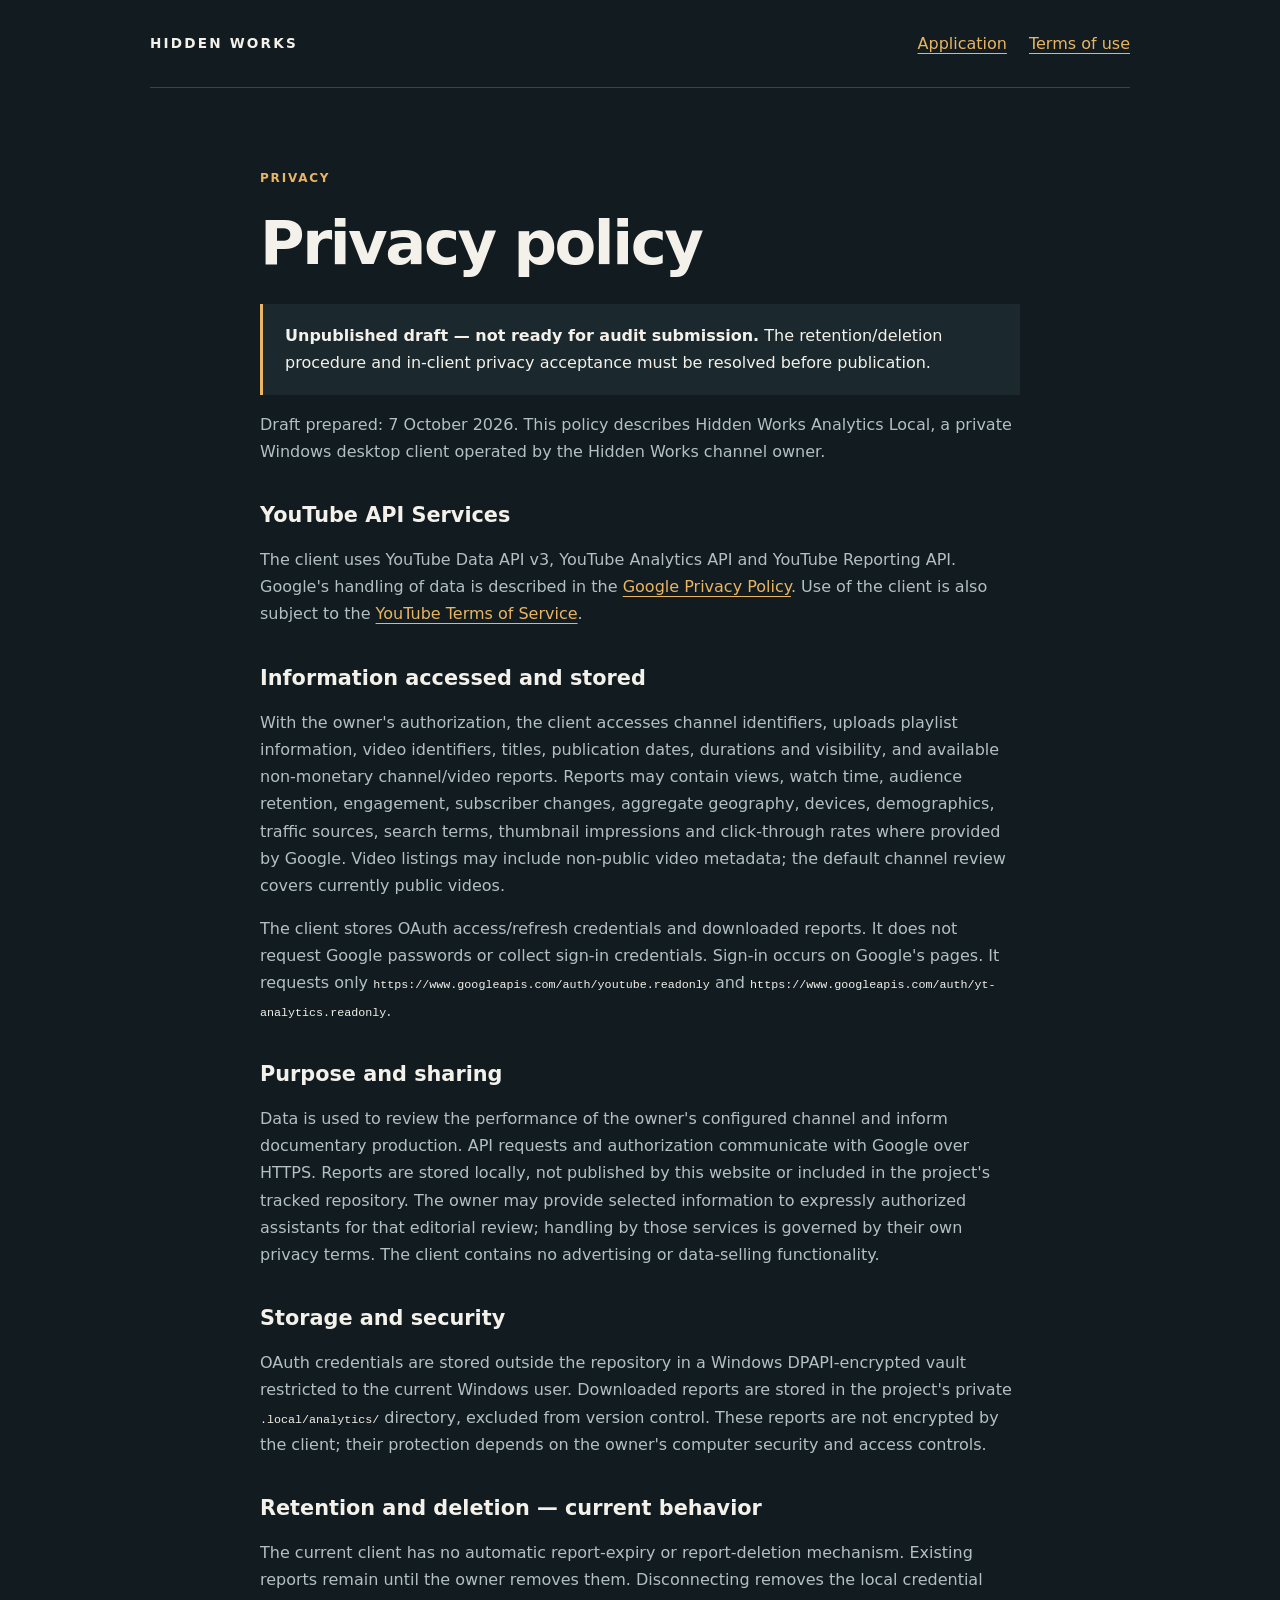
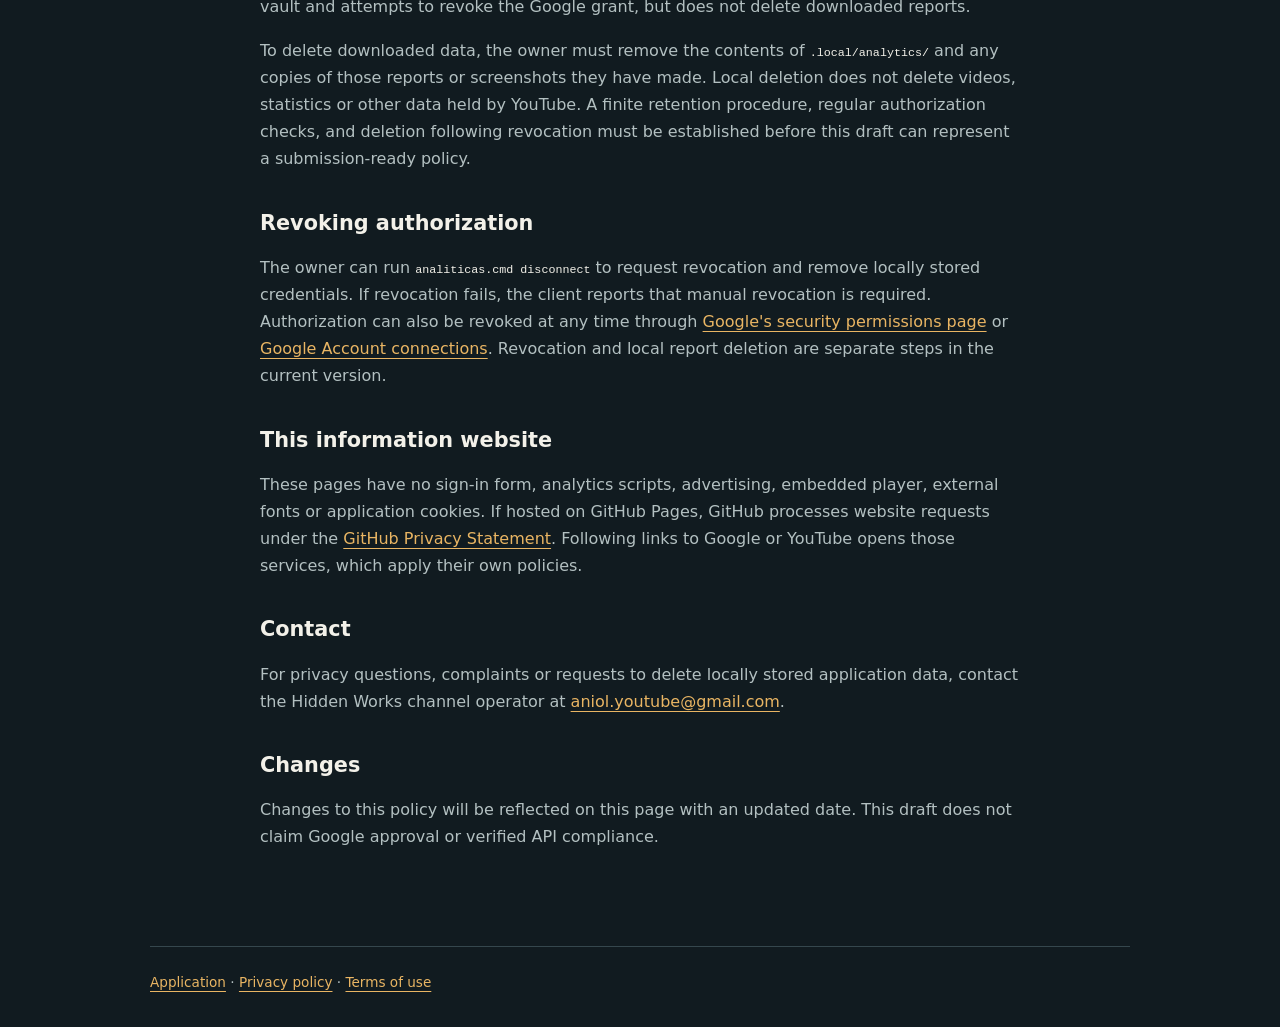
==== privacy.html @ 3e67f4f2 "Add public information pages for Hidden Works Analytics Local" ====
<!doctype html>
<html lang="en">
<head><meta charset="utf-8"><meta name="viewport" content="width=device-width, initial-scale=1"><title>Privacy policy | Hidden Works Analytics Local</title><link rel="stylesheet" href="style.css"></head>
<body>
  <header><a class="brand" href="index.html">HIDDEN WORKS</a><nav aria-label="Main navigation"><a href="index.html">Application</a><a href="terms.html">Terms of use</a></nav></header>
  <main class="document">
    <p class="eyebrow">PRIVACY</p><h1>Privacy policy</h1>
    <p class="notice"><strong>Unpublished draft — not ready for audit submission.</strong> The retention/deletion procedure and in-client privacy acceptance must be resolved before publication.</p>
    <p>Draft prepared: 7 October 2026. This policy describes Hidden Works Analytics Local, a private Windows desktop client operated by the Hidden Works channel owner.</p>
    <h2>YouTube API Services</h2><p>The client uses YouTube Data API v3, YouTube Analytics API and YouTube Reporting API. Google's handling of data is described in the <a href="https://policies.google.com/privacy">Google Privacy Policy</a>. Use of the client is also subject to the <a href="https://www.youtube.com/t/terms">YouTube Terms of Service</a>.</p>
    <h2>Information accessed and stored</h2><p>With the owner's authorization, the client accesses channel identifiers, uploads playlist information, video identifiers, titles, publication dates, durations and visibility, and available non-monetary channel/video reports. Reports may contain views, watch time, audience retention, engagement, subscriber changes, aggregate geography, devices, demographics, traffic sources, search terms, thumbnail impressions and click-through rates where provided by Google. Video listings may include non-public video metadata; the default channel review covers currently public videos.</p><p>The client stores OAuth access/refresh credentials and downloaded reports. It does not request Google passwords or collect sign-in credentials. Sign-in occurs on Google's pages. It requests only <code>https://www.googleapis.com/auth/youtube.readonly</code> and <code>https://www.googleapis.com/auth/yt-analytics.readonly</code>.</p>
    <h2>Purpose and sharing</h2><p>Data is used to review the performance of the owner's configured channel and inform documentary production. API requests and authorization communicate with Google over HTTPS. Reports are stored locally, not published by this website or included in the project's tracked repository. The owner may provide selected information to expressly authorized assistants for that editorial review; handling by those services is governed by their own privacy terms. The client contains no advertising or data-selling functionality.</p>
    <h2>Storage and security</h2><p>OAuth credentials are stored outside the repository in a Windows DPAPI-encrypted vault restricted to the current Windows user. Downloaded reports are stored in the project's private <code>.local/analytics/</code> directory, excluded from version control. These reports are not encrypted by the client; their protection depends on the owner's computer security and access controls.</p>
    <h2>Retention and deletion — current behavior</h2><p>The current client has no automatic report-expiry or report-deletion mechanism. Existing reports remain until the owner removes them. Disconnecting removes the local credential vault and attempts to revoke the Google grant, but does not delete downloaded reports.</p><p>To delete downloaded data, the owner must remove the contents of <code>.local/analytics/</code> and any copies of those reports or screenshots they have made. Local deletion does not delete videos, statistics or other data held by YouTube. A finite retention procedure, regular authorization checks, and deletion following revocation must be established before this draft can represent a submission-ready policy.</p>
    <h2>Revoking authorization</h2><p>The owner can run <code>analiticas.cmd disconnect</code> to request revocation and remove locally stored credentials. If revocation fails, the client reports that manual revocation is required. Authorization can also be revoked at any time through <a href="https://security.google.com/settings/security/permissions">Google's security permissions page</a> or <a href="https://myaccount.google.com/connections">Google Account connections</a>. Revocation and local report deletion are separate steps in the current version.</p>
    <h2>This information website</h2><p>These pages have no sign-in form, analytics scripts, advertising, embedded player, external fonts or application cookies. If hosted on GitHub Pages, GitHub processes website requests under the <a href="https://docs.github.com/en/site-policy/privacy-policies/github-general-privacy-statement">GitHub Privacy Statement</a>. Following links to Google or YouTube opens those services, which apply their own policies.</p>
    <h2>Contact</h2><p>For privacy questions, complaints or requests to delete locally stored application data, contact the Hidden Works channel operator at <a href="mailto:aniol.youtube@gmail.com">aniol.youtube@gmail.com</a>.</p>
    <h2>Changes</h2><p>Changes to this policy will be reflected on this page with an updated date. This draft does not claim Google approval or verified API compliance.</p>
  </main>
  <footer><a href="index.html">Application</a> · <a href="privacy.html">Privacy policy</a> · <a href="terms.html">Terms of use</a></footer>
</body>
</html>
---- style.css ----
:root{color-scheme:dark;--bg:#111b20;--panel:#1b292e;--ink:#f3f1e9;--muted:#b3c0c1;--accent:#e9b563;--line:#35474d}
*{box-sizing:border-box}body{margin:0;background:var(--bg);color:var(--ink);font-family:system-ui,-apple-system,"Segoe UI",sans-serif;line-height:1.7}header,main,footer{width:min(100% - 48px,980px);margin:auto}header{display:flex;align-items:center;justify-content:space-between;gap:24px;padding:30px 0;border-bottom:1px solid var(--line)}.brand{letter-spacing:.16em;font-size:.85rem;font-weight:800;text-decoration:none;color:var(--ink)}nav{display:flex;gap:22px}a{color:var(--accent);text-underline-offset:4px}a:hover{color:var(--ink)}a:focus-visible{outline:2px solid var(--accent);outline-offset:5px}main{padding:68px 0 80px;max-width:820px}.eyebrow{font-size:.75rem;letter-spacing:.15em;color:var(--accent);font-weight:700}h1{font-size:clamp(2.6rem,7vw,4.8rem);line-height:1.08;letter-spacing:-.04em;margin:22px 0 28px}h2{font-size:1.3rem;line-height:1.4;margin:0 0 12px}.lead{font-size:1.35rem;color:var(--ink);max-width:650px}p{color:var(--muted)}section{border-top:1px solid var(--line);padding-top:26px;margin-top:34px}.button{display:inline-block;margin-top:28px;padding:12px 22px;border:1px solid var(--accent);text-decoration:none;border-radius:4px}footer{border-top:1px solid var(--line);padding:24px 0 32px;color:var(--muted);font-size:.85rem}.document{max-width:760px}.document h1{font-size:clamp(2.5rem,6vw,3.8rem)}.document h2{margin-top:36px}code{overflow-wrap:anywhere;color:var(--ink);font-size:.9em}.notice{padding:18px 22px;background:var(--panel);border-left:3px solid var(--accent);color:var(--ink)}@media(max-width:560px){header,main,footer{width:calc(100% - 32px)}header{align-items:flex-start;flex-direction:column;gap:12px}nav{font-size:.9rem}main{padding-top:42px}}
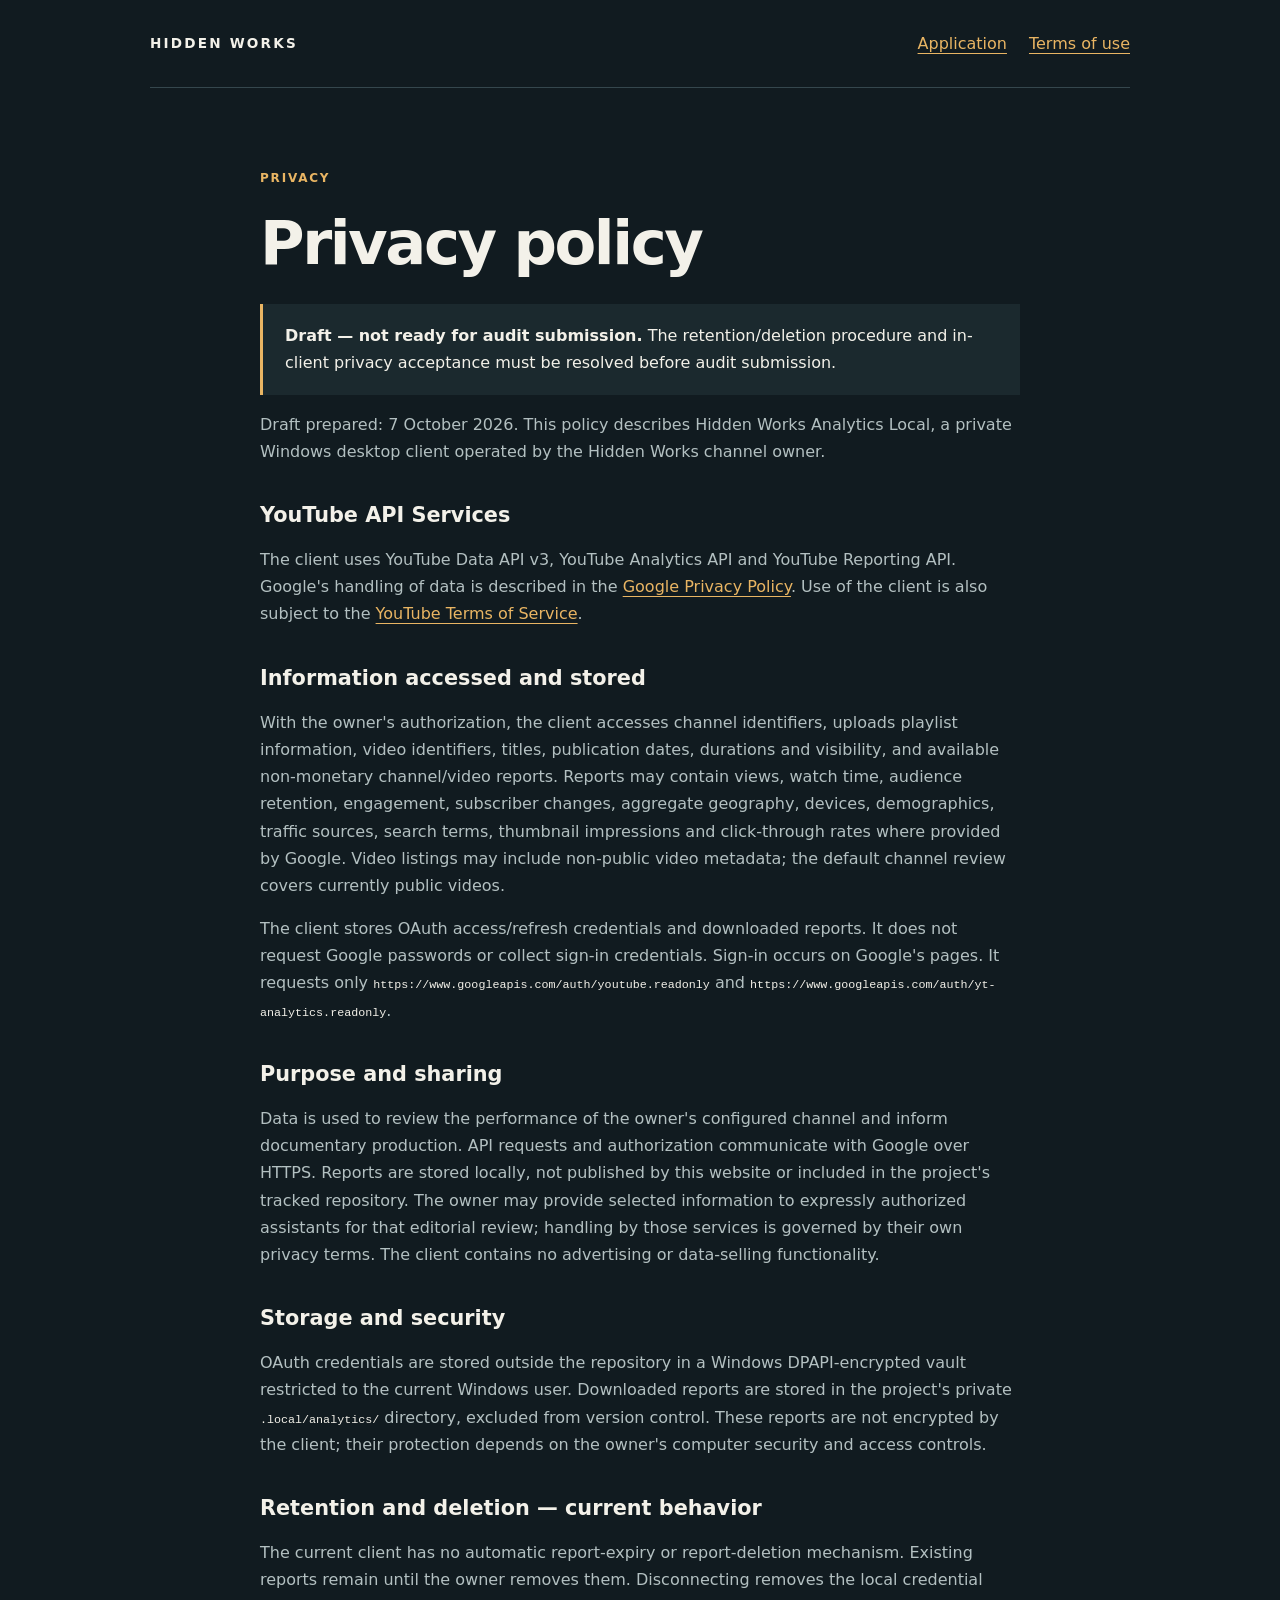
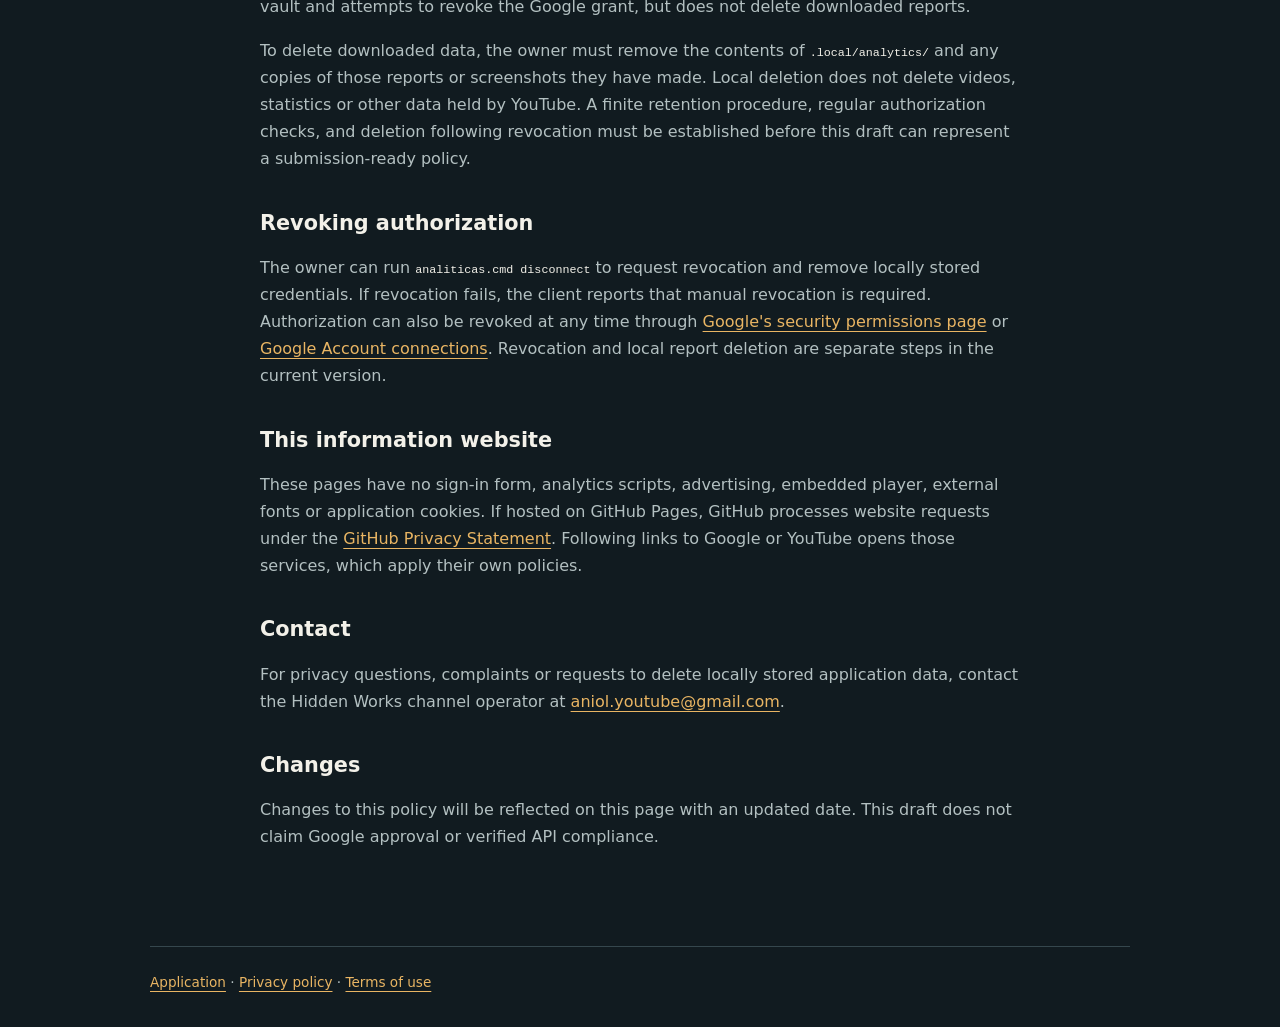
==== commit 54dbfc26: "Clarify published draft status" ====
--- a/privacy.html
+++ b/privacy.html
@@ -5,7 +5,7 @@
   <header><a class="brand" href="index.html">HIDDEN WORKS</a><nav aria-label="Main navigation"><a href="index.html">Application</a><a href="terms.html">Terms of use</a></nav></header>
   <main class="document">
     <p class="eyebrow">PRIVACY</p><h1>Privacy policy</h1>
-    <p class="notice"><strong>Unpublished draft — not ready for audit submission.</strong> The retention/deletion procedure and in-client privacy acceptance must be resolved before publication.</p>
+    <p class="notice"><strong>Draft — not ready for audit submission.</strong> The retention/deletion procedure and in-client privacy acceptance must be resolved before audit submission.</p>
     <p>Draft prepared: 7 October 2026. This policy describes Hidden Works Analytics Local, a private Windows desktop client operated by the Hidden Works channel owner.</p>
     <h2>YouTube API Services</h2><p>The client uses YouTube Data API v3, YouTube Analytics API and YouTube Reporting API. Google's handling of data is described in the <a href="https://policies.google.com/privacy">Google Privacy Policy</a>. Use of the client is also subject to the <a href="https://www.youtube.com/t/terms">YouTube Terms of Service</a>.</p>
     <h2>Information accessed and stored</h2><p>With the owner's authorization, the client accesses channel identifiers, uploads playlist information, video identifiers, titles, publication dates, durations and visibility, and available non-monetary channel/video reports. Reports may contain views, watch time, audience retention, engagement, subscriber changes, aggregate geography, devices, demographics, traffic sources, search terms, thumbnail impressions and click-through rates where provided by Google. Video listings may include non-public video metadata; the default channel review covers currently public videos.</p><p>The client stores OAuth access/refresh credentials and downloaded reports. It does not request Google passwords or collect sign-in credentials. Sign-in occurs on Google's pages. It requests only <code>https://www.googleapis.com/auth/youtube.readonly</code> and <code>https://www.googleapis.com/auth/yt-analytics.readonly</code>.</p>
